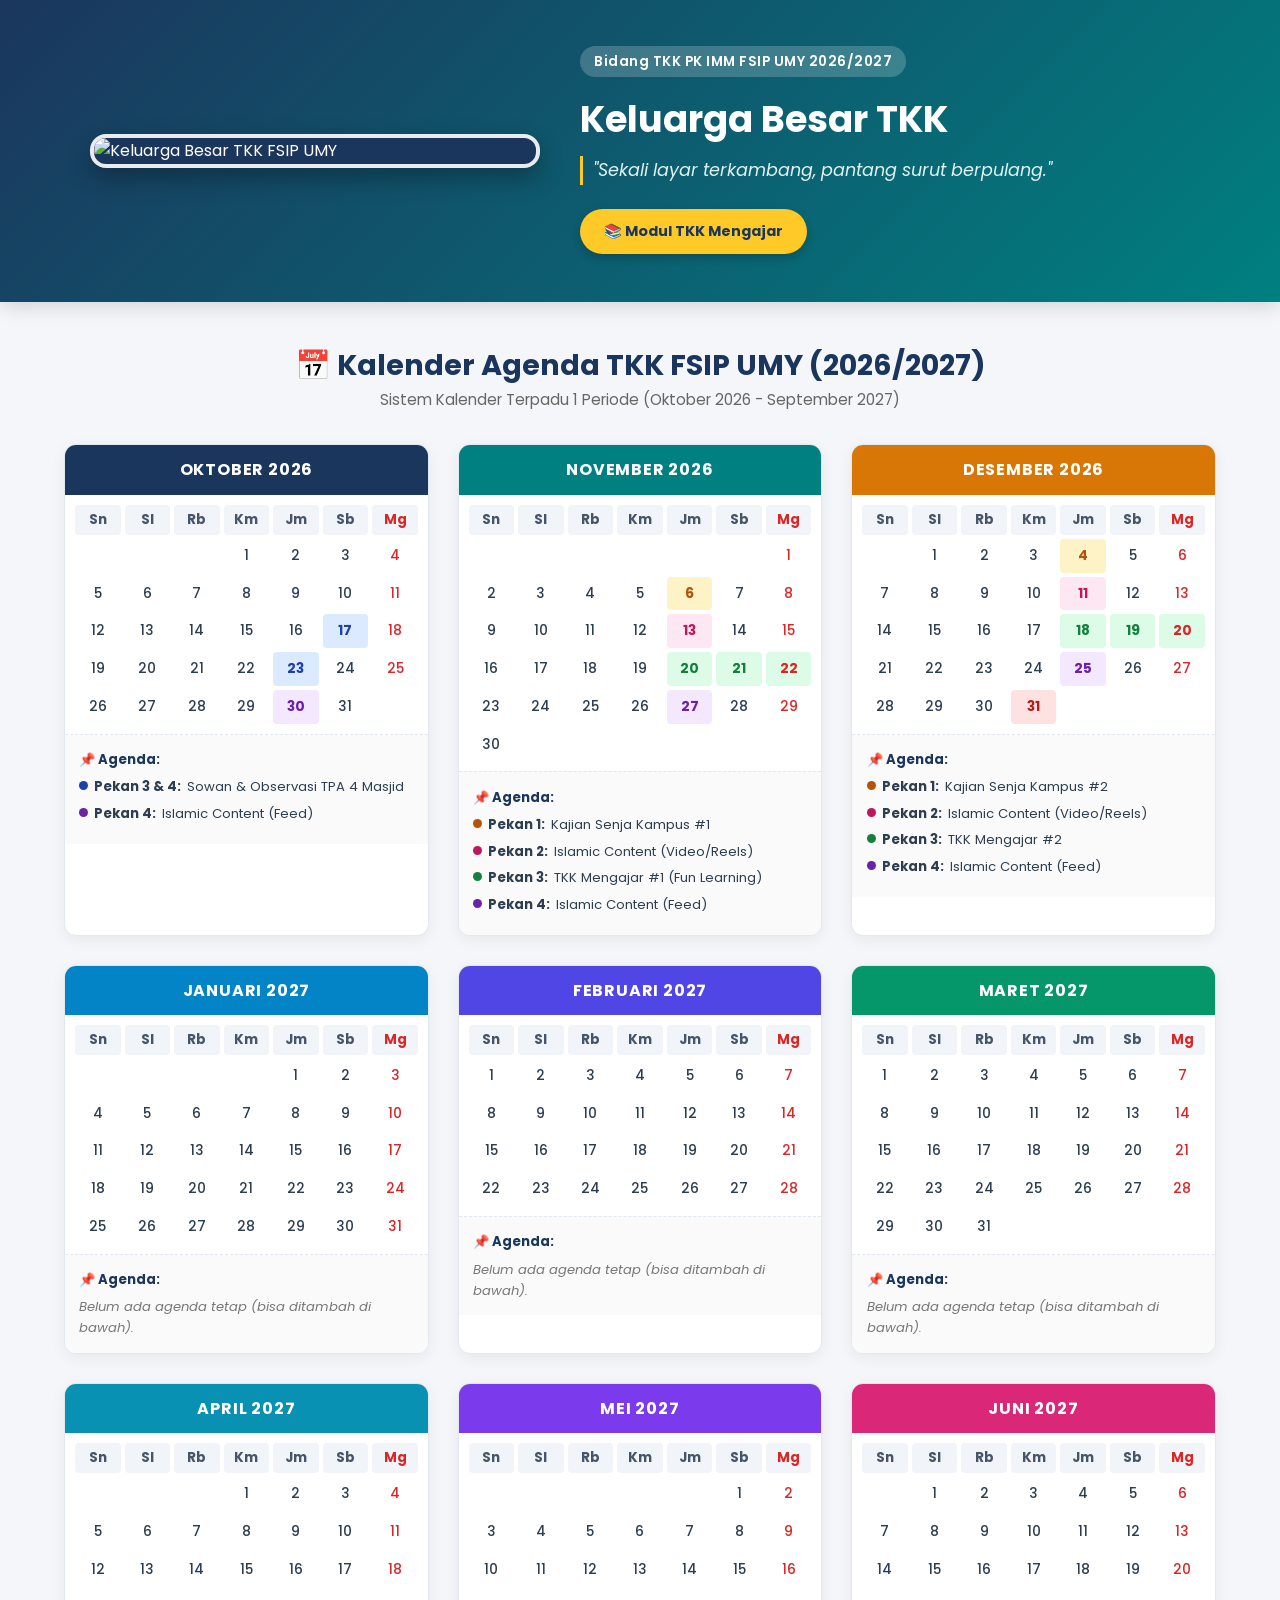
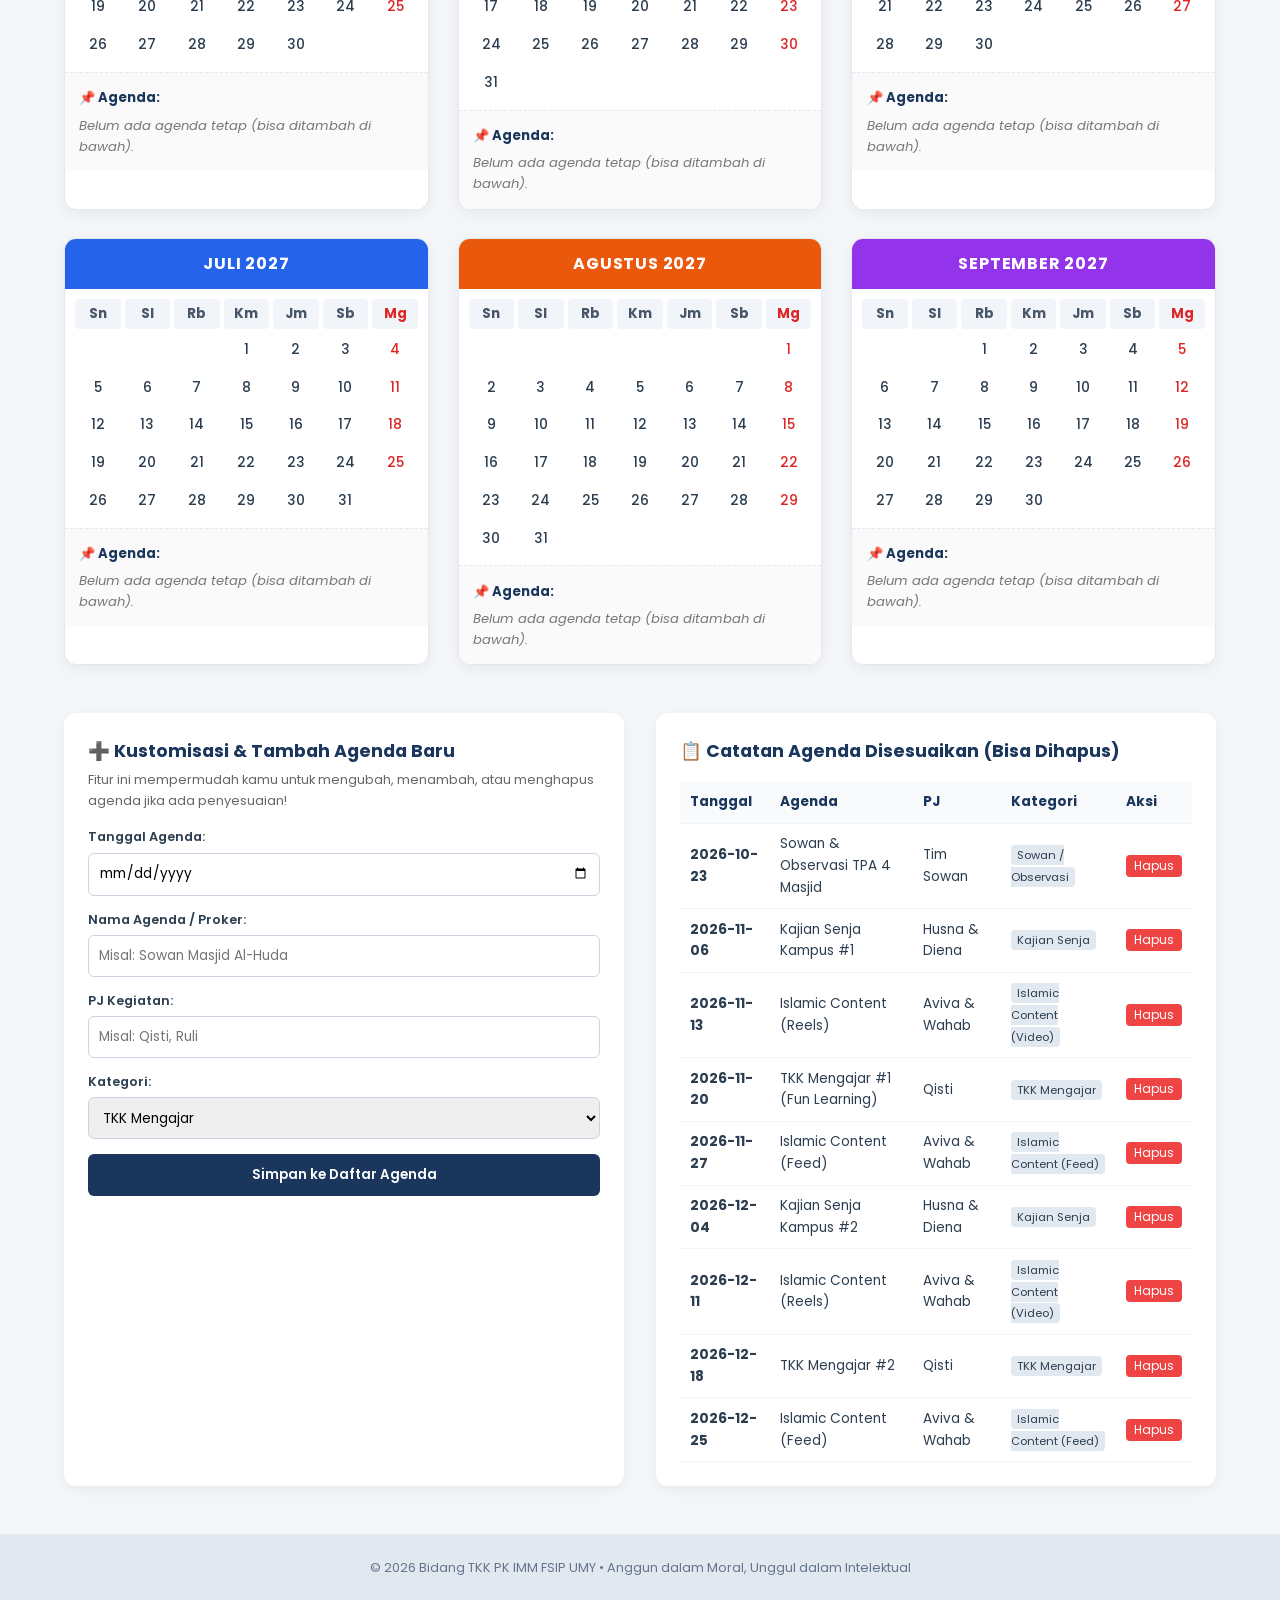
==== index.html @ 299cf517 "Add files via upload" ====
<!DOCTYPE html>
<html lang="id">
<head>
    <meta charset="UTF-8">
    <meta name="viewport" content="width=device-width, initial-scale=1.0">
    <title>Kalender Akademik & Agenda TKK FSIP UMY</title>
    <link rel="stylesheet" href="style.css">
    <link href="https://fonts.googleapis.com/css2?family=Poppins:wght@300;400;600;700&display=swap" rel="stylesheet">
</head>
<body>

    <!-- HERO SECTION / FOTO KELUARGA TKK -->
    <header class="hero-section">
        <div class="hero-overlay"></div>
        <div class="hero-container">
            <div class="photo-card">
                <img src="https://i.ibb.co.com/r2ZN0vD9/Whats-App-Image-2026-10-18-at-00-26-19.jpg" alt="Keluarga Besar TKK FSIP UMY" id="family-photo">
            </div>
            <div class="hero-text">
                <span class="badge">Bidang TKK PK IMM FSIP UMY 2026/2027</span>
                <h1>Keluarga Besar TKK</h1>
                <p class="quote">"Sekali layar terkambang, pantang surut berpulang."</p>
                <a href="belajar.html" class="btn-primary">📚 Modul TKK Mengajar</a>
            </div>
        </div>
    </header>

    <!-- KONTEN UTAMA: KALENDER AKADEMIK & AGENDA -->
    <main class="main-container">
        
        <div class="section-title">
            <h2>📅 Kalender Agenda TKK FSIP UMY (2026/2027)</h2>
            <p>Sistem Kalender Terpadu 1 Periode (Oktober 2026 - September 2027)</p>
        </div>

        <!-- GRID KALENDER AKADEMIK (OKTOBER 2026 - SEPTEMBER 2027) -->
        <div class="academic-calendar-grid">
            
            <!-- OKTOBER 2026 -->
            <div class="month-card">
                <div class="month-header oct">OKTOBER 2026</div>
                <div class="calendar-table">
                    <div class="day-name">Sn</div><div class="day-name">Sl</div><div class="day-name">Rb</div><div class="day-name">Km</div><div class="day-name">Jm</div><div class="day-name">Sb</div><div class="day-name sun">Mg</div>
                    <div></div><div></div><div></div><div class="num">1</div><div class="num">2</div><div class="num">3</div><div class="num sun">4</div>
                    <div class="num">5</div><div class="num">6</div><div class="num">7</div><div class="num">8</div><div class="num">9</div><div class="num">10</div><div class="num sun">11</div>
                    <div class="num">12</div><div class="num">13</div><div class="num">14</div><div class="num">15</div><div class="num">16</div><div class="num highlight-blue">17</div><div class="num sun">18</div>
                    <div class="num">19</div><div class="num">20</div><div class="num">21</div><div class="num">22</div><div class="num highlight-blue">23</div><div class="num">24</div><div class="num sun">25</div>
                    <div class="num">26</div><div class="num">27</div><div class="num">28</div><div class="num">29</div><div class="num highlight-purple">30</div><div class="num">31</div><div></div>
                </div>
                <div class="month-details">
                    <h4>📌 Agenda:</h4>
                    <ul>
                        <li><span class="dot blue"></span> <strong>Pekan 3 & 4:</strong> Sowan & Observasi TPA 4 Masjid</li>
                        <li><span class="dot purple"></span> <strong>Pekan 4:</strong> Islamic Content (Feed)</li>
                    </ul>
                </div>
            </div>

            <!-- NOVEMBER 2026 -->
            <div class="month-card">
                <div class="month-header nov">NOVEMBER 2026</div>
                <div class="calendar-table">
                    <div class="day-name">Sn</div><div class="day-name">Sl</div><div class="day-name">Rb</div><div class="day-name">Km</div><div class="day-name">Jm</div><div class="day-name">Sb</div><div class="day-name sun">Mg</div>
                    <div></div><div></div><div></div><div></div><div></div><div></div><div class="num sun">1</div>
                    <div class="num">2</div><div class="num">3</div><div class="num">4</div><div class="num">5</div><div class="num highlight-orange">6</div><div class="num">7</div><div class="num sun">8</div>
                    <div class="num">9</div><div class="num">10</div><div class="num">11</div><div class="num">12</div><div class="num highlight-pink">13</div><div class="num">14</div><div class="num sun">15</div>
                    <div class="num">16</div><div class="num">17</div><div class="num">18</div><div class="num">19</div><div class="num highlight-green">20</div><div class="num highlight-green">21</div><div class="num sun highlight-green">22</div>
                    <div class="num">23</div><div class="num">24</div><div class="num">25</div><div class="num">26</div><div class="num highlight-purple">27</div><div class="num">28</div><div class="num sun">29</div>
                    <div class="num">30</div><div></div><div></div><div></div><div></div><div></div><div></div>
                </div>
                <div class="month-details">
                    <h4>📌 Agenda:</h4>
                    <ul>
                        <li><span class="dot orange"></span> <strong>Pekan 1:</strong> Kajian Senja Kampus #1</li>
                        <li><span class="dot pink"></span> <strong>Pekan 2:</strong> Islamic Content (Video/Reels)</li>
                        <li><span class="dot green"></span> <strong>Pekan 3:</strong> TKK Mengajar #1 (Fun Learning)</li>
                        <li><span class="dot purple"></span> <strong>Pekan 4:</strong> Islamic Content (Feed)</li>
                    </ul>
                </div>
            </div>

            <!-- DESEMBER 2026 -->
            <div class="month-card">
                <div class="month-header dec">DESEMBER 2026</div>
                <div class="calendar-table">
                    <div class="day-name">Sn</div><div class="day-name">Sl</div><div class="day-name">Rb</div><div class="day-name">Km</div><div class="day-name">Jm</div><div class="day-name">Sb</div><div class="day-name sun">Mg</div>
                    <div></div><div class="num">1</div><div class="num">2</div><div class="num">3</div><div class="num highlight-orange">4</div><div class="num">5</div><div class="num sun">6</div>
                    <div class="num">7</div><div class="num">8</div><div class="num">9</div><div class="num">10</div><div class="num highlight-pink">11</div><div class="num">12</div><div class="num sun">13</div>
                    <div class="num">14</div><div class="num">15</div><div class="num">16</div><div class="num">17</div><div class="num highlight-green">18</div><div class="num highlight-green">19</div><div class="num sun highlight-green">20</div>
                    <div class="num">21</div><div class="num">22</div><div class="num">23</div><div class="num">24</div><div class="num highlight-purple">25</div><div class="num">26</div><div class="num sun">27</div>
                    <div class="num">28</div><div class="num">29</div><div class="num">30</div><div class="num highlight-red">31</div><div></div><div></div><div></div>
                </div>
                <div class="month-details">
                    <h4>📌 Agenda:</h4>
                    <ul>
                        <li><span class="dot orange"></span> <strong>Pekan 1:</strong> Kajian Senja Kampus #2</li>
                        <li><span class="dot pink"></span> <strong>Pekan 2:</strong> Islamic Content (Video/Reels)</li>
                        <li><span class="dot green"></span> <strong>Pekan 3:</strong> TKK Mengajar #2</li>
                        <li><span class="dot purple"></span> <strong>Pekan 4:</strong> Islamic Content (Feed)</li>
                    </ul>
                </div>
            </div>

            <!-- JANUARI 2027 -->
            <div class="month-card">
                <div class="month-header jan">JANUARI 2027</div>
                <div class="calendar-table">
                    <div class="day-name">Sn</div><div class="day-name">Sl</div><div class="day-name">Rb</div><div class="day-name">Km</div><div class="day-name">Jm</div><div class="day-name">Sb</div><div class="day-name sun">Mg</div>
                    <div></div><div></div><div></div><div></div><div class="num">1</div><div class="num">2</div><div class="num sun">3</div>
                    <div class="num">4</div><div class="num">5</div><div class="num">6</div><div class="num">7</div><div class="num">8</div><div class="num">9</div><div class="num sun">10</div>
                    <div class="num">11</div><div class="num">12</div><div class="num">13</div><div class="num">14</div><div class="num">15</div><div class="num">16</div><div class="num sun">17</div>
                    <div class="num">18</div><div class="num">19</div><div class="num">20</div><div class="num">21</div><div class="num">22</div><div class="num">23</div><div class="num sun">24</div>
                    <div class="num">25</div><div class="num">26</div><div class="num">27</div><div class="num">28</div><div class="num">29</div><div class="num">30</div><div class="num sun">31</div>
                </div>
                <div class="month-details">
                    <h4>📌 Agenda:</h4>
                    <p style="color:#777; font-style:italic;">Belum ada agenda tetap (bisa ditambah di bawah).</p>
                </div>
            </div>

            <!-- FEBRUARI 2027 -->
            <div class="month-card">
                <div class="month-header feb">FEBRUARI 2027</div>
                <div class="calendar-table">
                    <div class="day-name">Sn</div><div class="day-name">Sl</div><div class="day-name">Rb</div><div class="day-name">Km</div><div class="day-name">Jm</div><div class="day-name">Sb</div><div class="day-name sun">Mg</div>
                    <div class="num">1</div><div class="num">2</div><div class="num">3</div><div class="num">4</div><div class="num">5</div><div class="num">6</div><div class="num sun">7</div>
                    <div class="num">8</div><div class="num">9</div><div class="num">10</div><div class="num">11</div><div class="num">12</div><div class="num">13</div><div class="num sun">14</div>
                    <div class="num">15</div><div class="num">16</div><div class="num">17</div><div class="num">18</div><div class="num">19</div><div class="num">20</div><div class="num sun">21</div>
                    <div class="num">22</div><div class="num">23</div><div class="num">24</div><div class="num">25</div><div class="num">26</div><div class="num">27</div><div class="num sun">28</div>
                </div>
                <div class="month-details">
                    <h4>📌 Agenda:</h4>
                    <p style="color:#777; font-style:italic;">Belum ada agenda tetap (bisa ditambah di bawah).</p>
                </div>
            </div>

            <!-- MARET 2027 -->
            <div class="month-card">
                <div class="month-header mar">MARET 2027</div>
                <div class="calendar-table">
                    <div class="day-name">Sn</div><div class="day-name">Sl</div><div class="day-name">Rb</div><div class="day-name">Km</div><div class="day-name">Jm</div><div class="day-name">Sb</div><div class="day-name sun">Mg</div>
                    <div class="num">1</div><div class="num">2</div><div class="num">3</div><div class="num">4</div><div class="num">5</div><div class="num">6</div><div class="num sun">7</div>
                    <div class="num">8</div><div class="num">9</div><div class="num">10</div><div class="num">11</div><div class="num">12</div><div class="num">13</div><div class="num sun">14</div>
                    <div class="num">15</div><div class="num">16</div><div class="num">17</div><div class="num">18</div><div class="num">19</div><div class="num">20</div><div class="num sun">21</div>
                    <div class="num">22</div><div class="num">23</div><div class="num">24</div><div class="num">25</div><div class="num">26</div><div class="num">27</div><div class="num sun">28</div>
                    <div class="num">29</div><div class="num">30</div><div class="num">31</div><div></div><div></div><div></div><div></div>
                </div>
                <div class="month-details">
                    <h4>📌 Agenda:</h4>
                    <p style="color:#777; font-style:italic;">Belum ada agenda tetap (bisa ditambah di bawah).</p>
                </div>
            </div>

            <!-- APRIL 2027 -->
            <div class="month-card">
                <div class="month-header apr">APRIL 2027</div>
                <div class="calendar-table">
                    <div class="day-name">Sn</div><div class="day-name">Sl</div><div class="day-name">Rb</div><div class="day-name">Km</div><div class="day-name">Jm</div><div class="day-name">Sb</div><div class="day-name sun">Mg</div>
                    <div></div><div></div><div></div><div class="num">1</div><div class="num">2</div><div class="num">3</div><div class="num sun">4</div>
                    <div class="num">5</div><div class="num">6</div><div class="num">7</div><div class="num">8</div><div class="num">9</div><div class="num">10</div><div class="num sun">11</div>
                    <div class="num">12</div><div class="num">13</div><div class="num">14</div><div class="num">15</div><div class="num">16</div><div class="num">17</div><div class="num sun">18</div>
                    <div class="num">19</div><div class="num">20</div><div class="num">21</div><div class="num">22</div><div class="num">23</div><div class="num">24</div><div class="num sun">25</div>
                    <div class="num">26</div><div class="num">27</div><div class="num">28</div><div class="num">29</div><div class="num">30</div><div></div><div></div>
                </div>
                <div class="month-details">
                    <h4>📌 Agenda:</h4>
                    <p style="color:#777; font-style:italic;">Belum ada agenda tetap (bisa ditambah di bawah).</p>
                </div>
            </div>

            <!-- MEI 2027 -->
            <div class="month-card">
                <div class="month-header mei">MEI 2027</div>
                <div class="calendar-table">
                    <div class="day-name">Sn</div><div class="day-name">Sl</div><div class="day-name">Rb</div><div class="day-name">Km</div><div class="day-name">Jm</div><div class="day-name">Sb</div><div class="day-name sun">Mg</div>
                    <div></div><div></div><div></div><div></div><div></div><div class="num">1</div><div class="num sun">2</div>
                    <div class="num">3</div><div class="num">4</div><div class="num">5</div><div class="num">6</div><div class="num">7</div><div class="num">8</div><div class="num sun">9</div>
                    <div class="num">10</div><div class="num">11</div><div class="num">12</div><div class="num">13</div><div class="num">14</div><div class="num">15</div><div class="num sun">16</div>
                    <div class="num">17</div><div class="num">18</div><div class="num">19</div><div class="num">20</div><div class="num">21</div><div class="num">22</div><div class="num sun">23</div>
                    <div class="num">24</div><div class="num">25</div><div class="num">26</div><div class="num">27</div><div class="num">28</div><div class="num">29</div><div class="num sun">30</div>
                    <div class="num">31</div><div></div><div></div><div></div><div></div><div></div><div></div>
                </div>
                <div class="month-details">
                    <h4>📌 Agenda:</h4>
                    <p style="color:#777; font-style:italic;">Belum ada agenda tetap (bisa ditambah di bawah).</p>
                </div>
            </div>

            <!-- JUNI 2027 -->
            <div class="month-card">
                <div class="month-header jun">JUNI 2027</div>
                <div class="calendar-table">
                    <div class="day-name">Sn</div><div class="day-name">Sl</div><div class="day-name">Rb</div><div class="day-name">Km</div><div class="day-name">Jm</div><div class="day-name">Sb</div><div class="day-name sun">Mg</div>
                    <div></div><div class="num">1</div><div class="num">2</div><div class="num">3</div><div class="num">4</div><div class="num">5</div><div class="num sun">6</div>
                    <div class="num">7</div><div class="num">8</div><div class="num">9</div><div class="num">10</div><div class="num">11</div><div class="num">12</div><div class="num sun">13</div>
                    <div class="num">14</div><div class="num">15</div><div class="num">16</div><div class="num">17</div><div class="num">18</div><div class="num">19</div><div class="num sun">20</div>
                    <div class="num">21</div><div class="num">22</div><div class="num">23</div><div class="num">24</div><div class="num">25</div><div class="num">26</div><div class="num sun">27</div>
                    <div class="num">28</div><div class="num">29</div><div class="num">30</div><div></div><div></div><div></div><div></div>
                </div>
                <div class="month-details">
                    <h4>📌 Agenda:</h4>
                    <p style="color:#777; font-style:italic;">Belum ada agenda tetap (bisa ditambah di bawah).</p>
                </div>
            </div>

            <!-- JULI 2027 -->
            <div class="month-card">
                <div class="month-header jul">JULI 2027</div>
                <div class="calendar-table">
                    <div class="day-name">Sn</div><div class="day-name">Sl</div><div class="day-name">Rb</div><div class="day-name">Km</div><div class="day-name">Jm</div><div class="day-name">Sb</div><div class="day-name sun">Mg</div>
                    <div></div><div></div><div></div><div class="num">1</div><div class="num">2</div><div class="num">3</div><div class="num sun">4</div>
                    <div class="num">5</div><div class="num">6</div><div class="num">7</div><div class="num">8</div><div class="num">9</div><div class="num">10</div><div class="num sun">11</div>
                    <div class="num">12</div><div class="num">13</div><div class="num">14</div><div class="num">15</div><div class="num">16</div><div class="num">17</div><div class="num sun">18</div>
                    <div class="num">19</div><div class="num">20</div><div class="num">21</div><div class="num">22</div><div class="num">23</div><div class="num">24</div><div class="num sun">25</div>
                    <div class="num">26</div><div class="num">27</div><div class="num">28</div><div class="num">29</div><div class="num">30</div><div class="num">31</div><div></div>
                </div>
                <div class="month-details">
                    <h4>📌 Agenda:</h4>
                    <p style="color:#777; font-style:italic;">Belum ada agenda tetap (bisa ditambah di bawah).</p>
                </div>
            </div>

            <!-- AGUSTUS 2027 -->
            <div class="month-card">
                <div class="month-header agu">AGUSTUS 2027</div>
                <div class="calendar-table">
                    <div class="day-name">Sn</div><div class="day-name">Sl</div><div class="day-name">Rb</div><div class="day-name">Km</div><div class="day-name">Jm</div><div class="day-name">Sb</div><div class="day-name sun">Mg</div>
                    <div></div><div></div><div></div><div></div><div></div><div></div><div class="num sun">1</div>
                    <div class="num">2</div><div class="num">3</div><div class="num">4</div><div class="num">5</div><div class="num">6</div><div class="num">7</div><div class="num sun">8</div>
                    <div class="num">9</div><div class="num">10</div><div class="num">11</div><div class="num">12</div><div class="num">13</div><div class="num">14</div><div class="num sun">15</div>
                    <div class="num">16</div><div class="num">17</div><div class="num">18</div><div class="num">19</div><div class="num">20</div><div class="num">21</div><div class="num sun">22</div>
                    <div class="num">23</div><div class="num">24</div><div class="num">25</div><div class="num">26</div><div class="num">27</div><div class="num">28</div><div class="num sun">29</div>
                    <div class="num">30</div><div class="num">31</div><div></div><div></div><div></div><div></div><div></div>
                </div>
                <div class="month-details">
                    <h4>📌 Agenda:</h4>
                    <p style="color:#777; font-style:italic;">Belum ada agenda tetap (bisa ditambah di bawah).</p>
                </div>
            </div>

            <!-- SEPTEMBER 2027 -->
            <div class="month-card">
                <div class="month-header sep">SEPTEMBER 2027</div>
                <div class="calendar-table">
                    <div class="day-name">Sn</div><div class="day-name">Sl</div><div class="day-name">Rb</div><div class="day-name">Km</div><div class="day-name">Jm</div><div class="day-name">Sb</div><div class="day-name sun">Mg</div>
                    <div></div><div></div><div class="num">1</div><div class="num">2</div><div class="num">3</div><div class="num">4</div><div class="num sun">5</div>
                    <div class="num">6</div><div class="num">7</div><div class="num">8</div><div class="num">9</div><div class="num">10</div><div class="num">11</div><div class="num sun">12</div>
                    <div class="num">13</div><div class="num">14</div><div class="num">15</div><div class="num">16</div><div class="num">17</div><div class="num">18</div><div class="num sun">19</div>
                    <div class="num">20</div><div class="num">21</div><div class="num">22</div><div class="num">23</div><div class="num">24</div><div class="num">25</div><div class="num sun">26</div>
                    <div class="num">27</div><div class="num">28</div><div class="num">29</div><div class="num">30</div><div></div><div></div><div></div>
                </div>
                <div class="month-details">
                    <h4>📌 Agenda:</h4>
                    <p style="color:#777; font-style:italic;">Belum ada agenda tetap (bisa ditambah di bawah).</p>
                </div>
            </div>

        </div>

        <!-- FORM TAMBAH/UBAH & HAPUS AGENDA INTERAKTIF -->
        <section class="interactive-panel">
            <div class="form-box">
                <h3>➕ Kustomisasi & Tambah Agenda Baru</h3>
                <p>Fitur ini mempermudah kamu untuk mengubah, menambah, atau menghapus agenda jika ada penyesuaian!</p>
                <form id="agenda-form">
                    <div class="form-group">
                        <label>Tanggal Agenda:</label>
                        <input type="date" id="agenda-date" required>
                    </div>
                    <div class="form-group">
                        <label>Nama Agenda / Proker:</label>
                        <input type="text" id="agenda-title" placeholder="Misal: Sowan Masjid Al-Huda" required>
                    </div>
                    <div class="form-group">
                        <label>PJ Kegiatan:</label>
                        <input type="text" id="agenda-pj" placeholder="Misal: Qisti, Ruli" required>
                    </div>
                    <div class="form-group">
                        <label>Kategori:</label>
                        <select id="agenda-type">
                            <option value="TKK Mengajar">TKK Mengajar</option>
                            <option value="Kajian Senja">Kajian Senja Kampus</option>
                            <option value="Islamic Content (Video)">Islamic Content (Video/Reels)</option>
                            <option value="Islamic Content (Feed)">Islamic Content (Feed)</option>
                            <option value="Sowan / Observasi">Sowan / Observasi TPA</option>
                            <option value="Lainnya">Lainnya</option>
                        </select>
                    </div>
                    <button type="submit" class="btn-submit">Simpan ke Daftar Agenda</button>
                </form>
            </div>

            <div class="table-box">
                <h3>📋 Catatan Agenda Disesuaikan (Bisa Dihapus)</h3>
                <div class="table-responsive">
                    <table>
                        <thead>
                            <tr>
                                <th>Tanggal</th>
                                <th>Agenda</th>
                                <th>PJ</th>
                                <th>Kategori</th>
                                <th>Aksi</th>
                            </tr>
                        </thead>
                        <tbody id="agenda-list">
                            <!-- Data tersimpan dinamis dari JS -->
                        </tbody>
                    </table>
                </div>
            </div>
        </section>

    </main>

    <footer>
        <p>&copy; 2026 Bidang TKK PK IMM FSIP UMY • Anggun dalam Moral, Unggul dalam Intelektual</p>
    </footer>

    <script src="script.js"></script>
</body>
</html>
---- style.css ----
:root {
    --primary-navy: #1b365d;
    --accent-teal: #008080;
    --bg-light: #f4f6f9;
    --card-bg: #ffffff;
    --text-dark: #2c3e50;
    --text-muted: #666666;
}

* {
    box-sizing: border-box;
    margin: 0;
    padding: 0;
    font-family: 'Poppins', sans-serif;
}

body {
    background-color: var(--bg-light);
    color: var(--text-dark);
    line-height: 1.6;
}

/* HERO SECTION / BANNER FOTO TKK */
.hero-section {
    background: linear-gradient(135deg, #1b365d, #008080);
    color: white;
    padding: 3rem 1.5rem;
    box-shadow: 0 4px 20px rgba(0,0,0,0.15);
}

.hero-container {
    max-width: 1100px;
    margin: 0 auto;
    display: flex;
    flex-wrap: wrap;
    align-items: center;
    gap: 2.5rem;
    justify-content: center;
}

.photo-card {
    flex: 1;
    min-width: 280px;
    max-width: 450px;
    border-radius: 16px;
    overflow: hidden;
    box-shadow: 0 10px 25px rgba(0,0,0,0.3);
    border: 4px solid rgba(255, 255, 255, 0.9);
    background: #1b365d;
    transition: 0.3s;
}

.photo-card:hover {
    transform: scale(1.02);
}

.photo-card img {
    width: 100%;
    height: 100%;
    display: block;
    object-fit: cover;
}

.hero-text {
    flex: 1;
    min-width: 300px;
}

.badge {
    background: rgba(255, 255, 255, 0.2);
    padding: 6px 14px;
    border-radius: 20px;
    font-size: 0.85rem;
    font-weight: 600;
    letter-spacing: 0.5px;
}

.hero-text h1 {
    font-size: 2.3rem;
    margin: 1rem 0 0.5rem 0;
    font-weight: 700;
}

.hero-text .quote {
    font-size: 1.1rem;
    font-style: italic;
    color: #e0f2f1;
    margin-bottom: 1.5rem;
    border-left: 3px solid #ffca28;
    padding-left: 10px;
}

.btn-primary {
    display: inline-block;
    background: #ffca28;
    color: #1b365d;
    padding: 0.7rem 1.5rem;
    border-radius: 30px;
    text-decoration: none;
    font-weight: 700;
    font-size: 0.9rem;
    box-shadow: 0 4px 10px rgba(0,0,0,0.2);
    transition: 0.3s;
}

.btn-primary:hover {
    background: white;
    transform: translateY(-2px);
}

/* MAIN CONTAINER */
.main-container {
    max-width: 1200px;
    margin: 2.5rem auto;
    padding: 0 1.5rem;
}

.section-title {
    text-align: center;
    margin-bottom: 2rem;
}

.section-title h2 {
    font-size: 1.8rem;
    color: var(--primary-navy);
}

.section-title p {
    color: var(--text-muted);
    font-size: 0.95rem;
}

/* GRID KALENDER AKADEMIK (GAYA RUANGGURU) */
.academic-calendar-grid {
    display: grid;
    grid-template-columns: repeat(auto-fit, minmax(300px, 1fr));
    gap: 1.8rem;
    margin-bottom: 3rem;
}

.month-card {
    background: white;
    border-radius: 12px;
    overflow: hidden;
    box-shadow: 0 4px 15px rgba(0,0,0,0.06);
    border: 1px solid #e2e8f0;
}

.month-header {
    padding: 0.75rem;
    text-align: center;
    font-weight: 700;
    color: white;
    font-size: 1rem;
    letter-spacing: 0.8px;
}

.month-header.oct { background: #1b365d; }
.month-header.nov { background: #008080; }
.month-header.dec { background: #d97706; }
.month-header.jan { background: #0284c7; }
.month-header.feb { background: #4f46e5; }
.month-header.mar { background: #059669; }
.month-header.apr { background: #0891b2; }
.month-header.mei { background: #7c3aed; }
.month-header.jun { background: #db2777; }
.month-header.jul { background: #2563eb; }
.month-header.agu { background: #ea580c; }
.month-header.sep { background: #9333ea; }

.calendar-table {
    display: grid;
    grid-template-columns: repeat(7, 1fr);
    padding: 10px;
    gap: 4px;
    text-align: center;
    font-size: 0.85rem;
}

.day-name {
    font-weight: 700;
    color: #475569;
    padding: 4px 0;
    background: #f1f5f9;
    border-radius: 4px;
}

.day-name.sun { color: #dc2626; }

.num {
    padding: 6px 0;
    border-radius: 4px;
    font-weight: 500;
}

.num.sun { color: #dc2626; }

/* Highlight Warna Tanggal */
.highlight-blue { background-color: #dbeafe; color: #1e40af; font-weight: 700; }
.highlight-teal { background-color: #ccfbf1; color: #0f766e; font-weight: 700; }
.highlight-orange { background-color: #fef3c7; color: #b45309; font-weight: 700; }
.highlight-pink { background-color: #fce7f3; color: #be185d; font-weight: 700; }
.highlight-green { background-color: #dcfce7; color: #15803d; font-weight: 700; }
.highlight-purple { background-color: #f3e8ff; color: #6b21a8; font-weight: 700; }
.highlight-red { background-color: #fee2e2; color: #b91c1c; font-weight: 700; }

.month-details {
    padding: 0.9rem;
    background: #fafafa;
    border-top: 1px dashed #e2e8f0;
    font-size: 0.82rem;
}

.month-details h4 {
    margin-bottom: 0.4rem;
    color: var(--primary-navy);
}

.month-details ul {
    list-style: none;
}

.month-details li {
    margin-bottom: 0.35rem;
    display: flex;
    align-items: flex-start;
    gap: 6px;
}

.dot {
    width: 9px;
    height: 9px;
    border-radius: 50%;
    display: inline-block;
    margin-top: 5px;
    flex-shrink: 0;
}

.dot.blue { background: #1e40af; }
.dot.teal { background: #0f766e; }
.dot.orange { background: #b45309; }
.dot.pink { background: #be185d; }
.dot.green { background: #15803d; }
.dot.purple { background: #6b21a8; }
.dot.red { background: #b91c1c; }

/* PANEL INTERAKTIF */
.interactive-panel {
    display: grid;
    grid-template-columns: repeat(auto-fit, minmax(300px, 1fr));
    gap: 2rem;
    margin-top: 2rem;
}

.form-box, .table-box {
    background: white;
    padding: 1.5rem;
    border-radius: 12px;
    box-shadow: 0 4px 15px rgba(0,0,0,0.05);
}

.form-box h3, .table-box h3 {
    font-size: 1.1rem;
    color: var(--primary-navy);
    margin-bottom: 0.3rem;
}

.form-box p {
    font-size: 0.8rem;
    color: var(--text-muted);
    margin-bottom: 1rem;
}

.form-group {
    margin-bottom: 0.9rem;
}

.form-group label {
    display: block;
    font-size: 0.8rem;
    font-weight: 600;
    margin-bottom: 0.3rem;
}

.form-group input, .form-group select {
    width: 100%;
    padding: 0.6rem;
    border: 1px solid #cbd5e1;
    border-radius: 6px;
    font-size: 0.85rem;
}

.btn-submit {
    width: 100%;
    background: var(--primary-navy);
    color: white;
    border: none;
    padding: 0.7rem;
    border-radius: 6px;
    font-weight: 600;
    cursor: pointer;
    transition: 0.3s;
}

.btn-submit:hover {
    background: var(--accent-teal);
}

.table-responsive {
    overflow-x: auto;
    margin-top: 1rem;
}

table {
    width: 100%;
    border-collapse: collapse;
    font-size: 0.85rem;
}

th, td {
    padding: 0.6rem;
    text-align: left;
    border-bottom: 1px solid #f1f5f9;
}

th {
    background: #f8fafc;
    color: var(--primary-navy);
}

.btn-del {
    background: #ef4444;
    color: white;
    border: none;
    padding: 2px 8px;
    border-radius: 4px;
    cursor: pointer;
    font-size: 0.75rem;
}

.btn-del:hover {
    background: #dc2626;
}

footer {
    text-align: center;
    padding: 1.5rem;
    font-size: 0.8rem;
    color: #64748b;
    margin-top: 3rem;
    background: #e2e8f0;
}
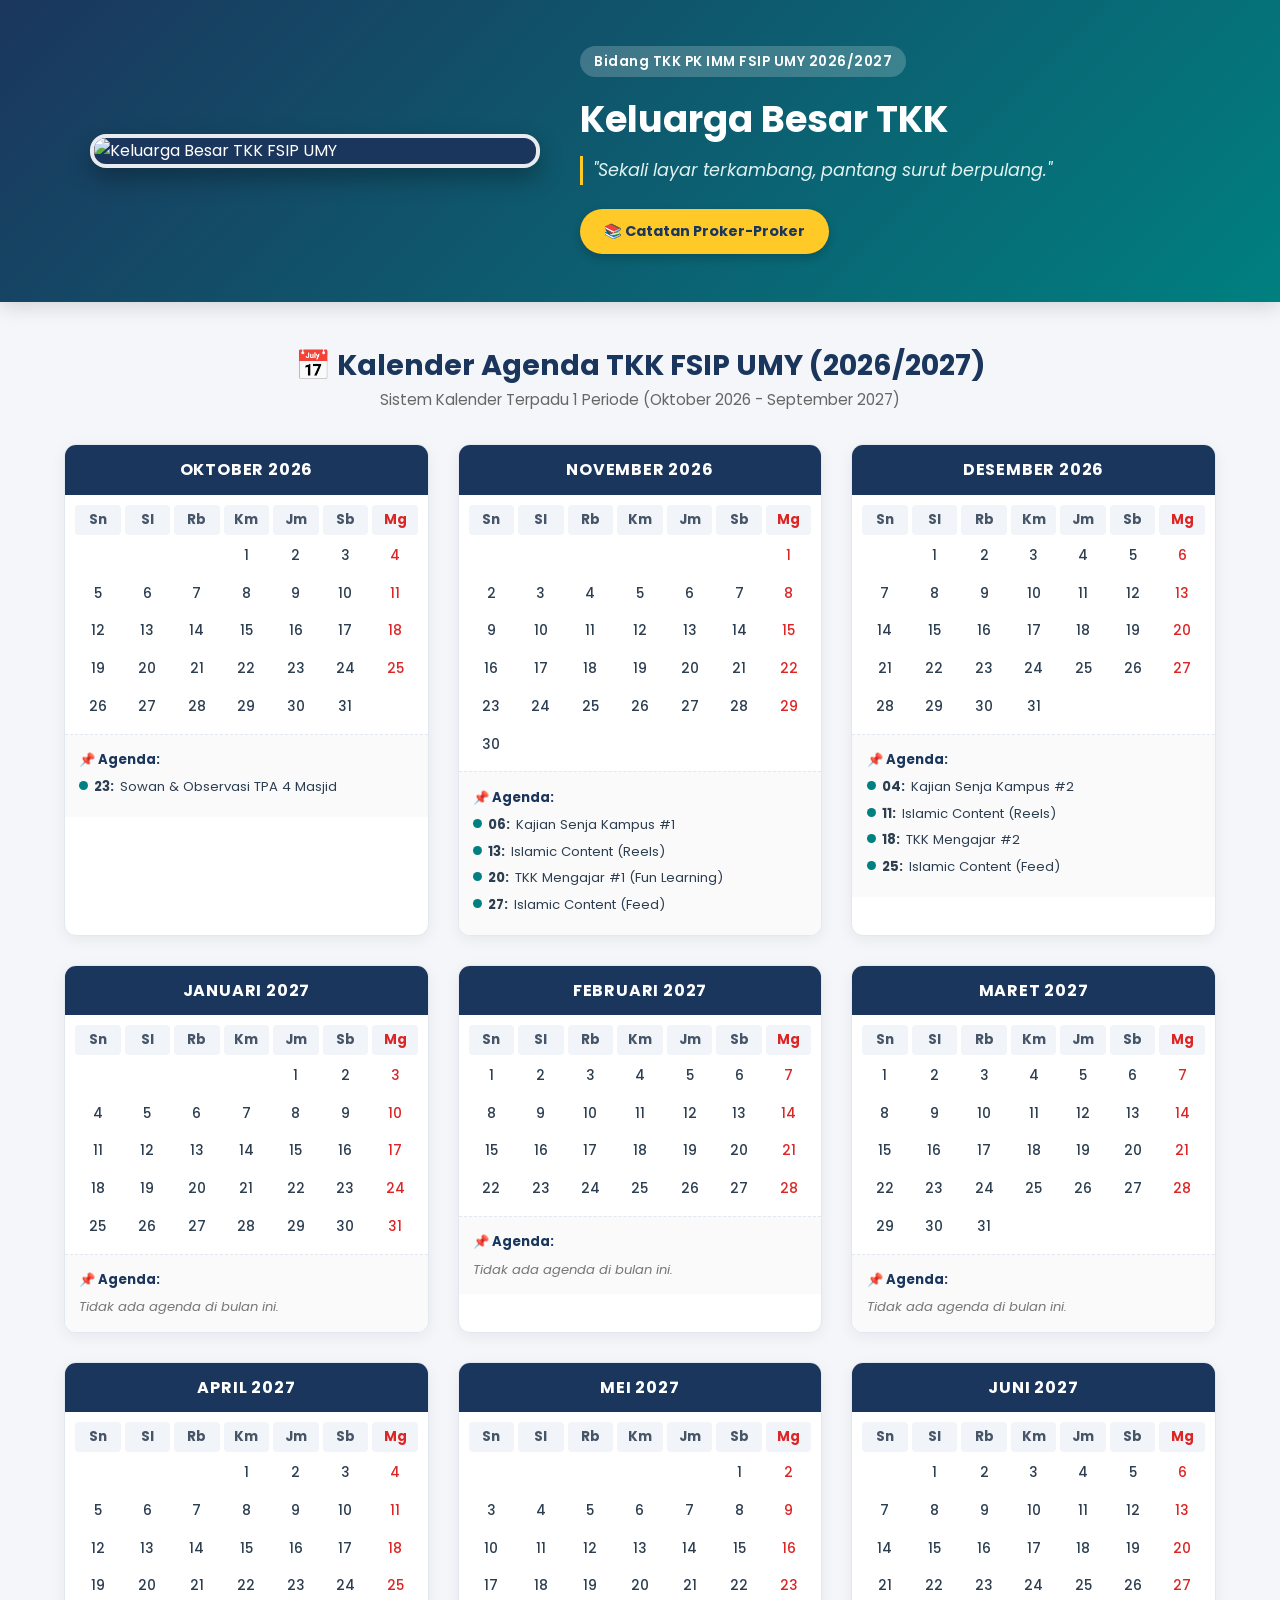
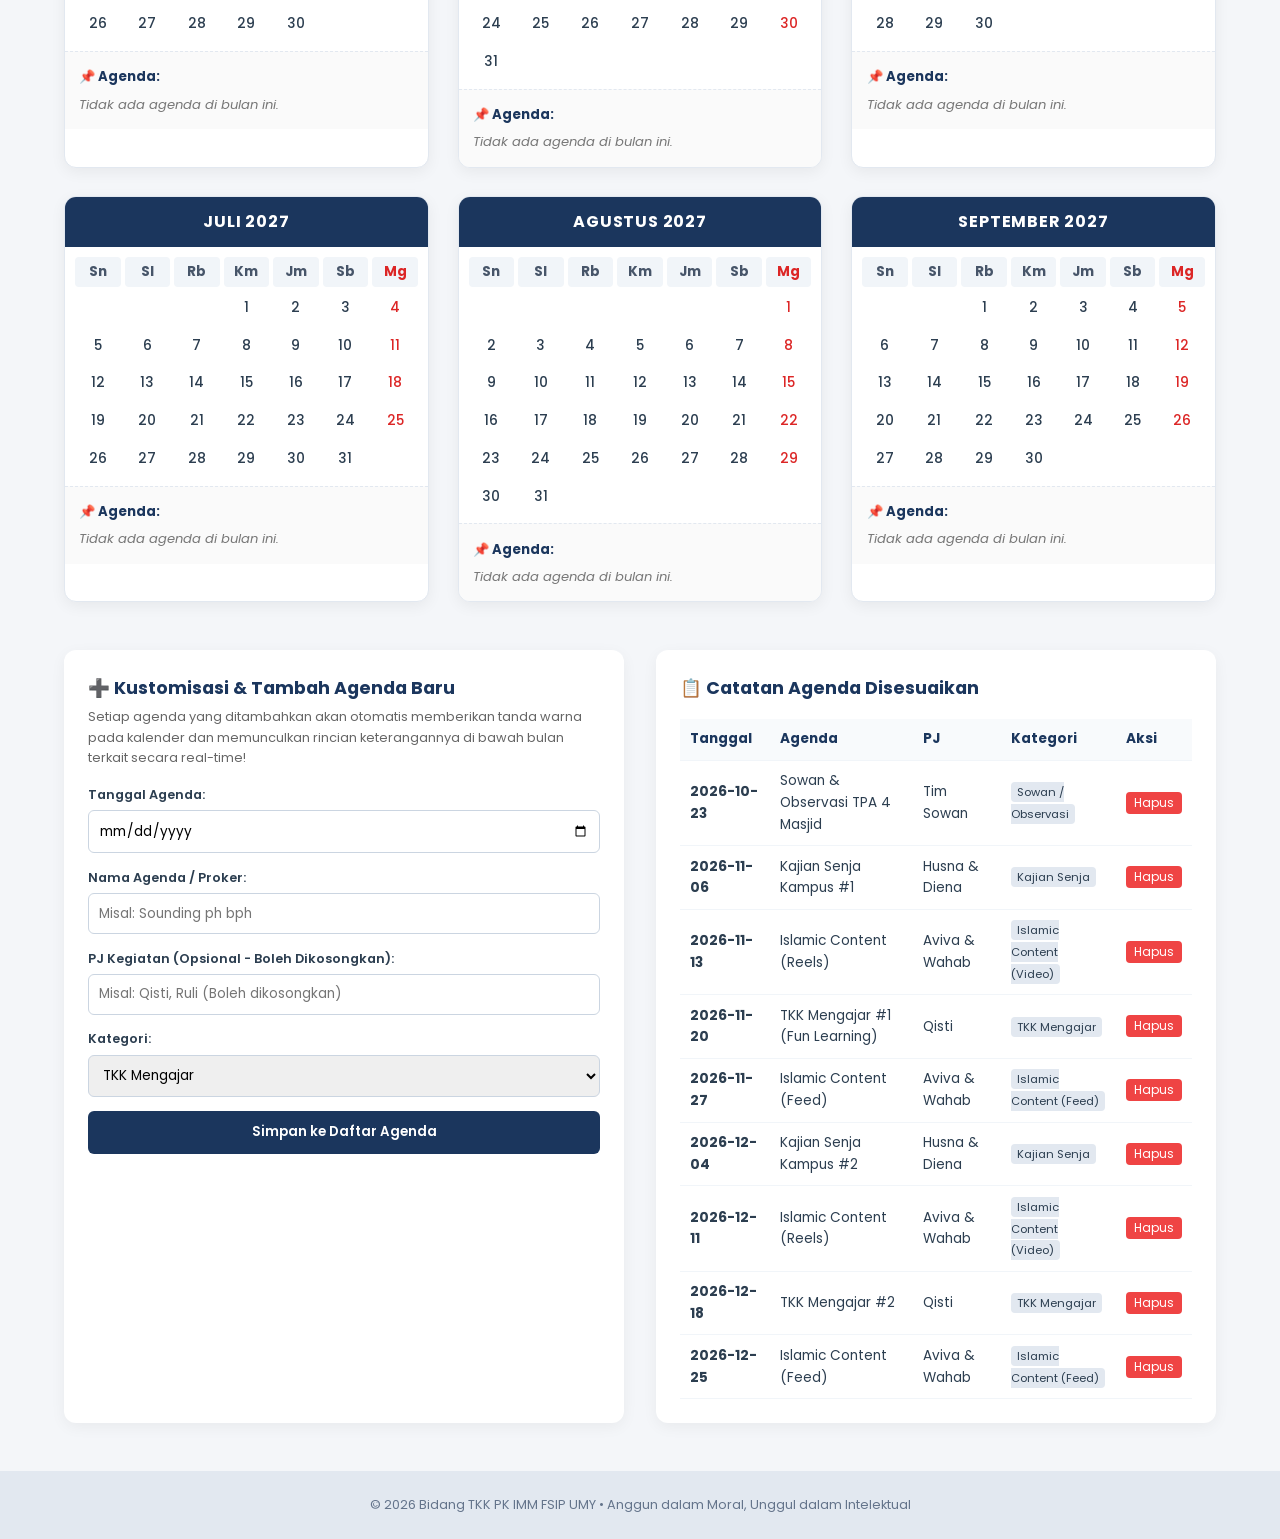
==== commit 746a9ff8: "index.html" ====
--- a/index.html
+++ b/index.html
@@ -20,7 +20,7 @@
                 <span class="badge">Bidang TKK PK IMM FSIP UMY 2026/2027</span>
                 <h1>Keluarga Besar TKK</h1>
                 <p class="quote">"Sekali layar terkambang, pantang surut berpulang."</p>
-                <a href="belajar.html" class="btn-primary">📚 Modul TKK Mengajar</a>
+                <a href="belajar.html" class="btn-primary">📚 Catatan Proker-Proker</a>
             </div>
         </div>
     </header>
@@ -34,234 +34,15 @@
         </div>
 
         <!-- GRID KALENDER AKADEMIK (OKTOBER 2026 - SEPTEMBER 2027) -->
-        <div class="academic-calendar-grid">
-            
-            <!-- OKTOBER 2026 -->
-            <div class="month-card">
-                <div class="month-header oct">OKTOBER 2026</div>
-                <div class="calendar-table">
-                    <div class="day-name">Sn</div><div class="day-name">Sl</div><div class="day-name">Rb</div><div class="day-name">Km</div><div class="day-name">Jm</div><div class="day-name">Sb</div><div class="day-name sun">Mg</div>
-                    <div></div><div></div><div></div><div class="num">1</div><div class="num">2</div><div class="num">3</div><div class="num sun">4</div>
-                    <div class="num">5</div><div class="num">6</div><div class="num">7</div><div class="num">8</div><div class="num">9</div><div class="num">10</div><div class="num sun">11</div>
-                    <div class="num">12</div><div class="num">13</div><div class="num">14</div><div class="num">15</div><div class="num">16</div><div class="num highlight-blue">17</div><div class="num sun">18</div>
-                    <div class="num">19</div><div class="num">20</div><div class="num">21</div><div class="num">22</div><div class="num highlight-blue">23</div><div class="num">24</div><div class="num sun">25</div>
-                    <div class="num">26</div><div class="num">27</div><div class="num">28</div><div class="num">29</div><div class="num highlight-purple">30</div><div class="num">31</div><div></div>
-                </div>
-                <div class="month-details">
-                    <h4>📌 Agenda:</h4>
-                    <ul>
-                        <li><span class="dot blue"></span> <strong>Pekan 3 & 4:</strong> Sowan & Observasi TPA 4 Masjid</li>
-                        <li><span class="dot purple"></span> <strong>Pekan 4:</strong> Islamic Content (Feed)</li>
-                    </ul>
-                </div>
-            </div>
-
-            <!-- NOVEMBER 2026 -->
-            <div class="month-card">
-                <div class="month-header nov">NOVEMBER 2026</div>
-                <div class="calendar-table">
-                    <div class="day-name">Sn</div><div class="day-name">Sl</div><div class="day-name">Rb</div><div class="day-name">Km</div><div class="day-name">Jm</div><div class="day-name">Sb</div><div class="day-name sun">Mg</div>
-                    <div></div><div></div><div></div><div></div><div></div><div></div><div class="num sun">1</div>
-                    <div class="num">2</div><div class="num">3</div><div class="num">4</div><div class="num">5</div><div class="num highlight-orange">6</div><div class="num">7</div><div class="num sun">8</div>
-                    <div class="num">9</div><div class="num">10</div><div class="num">11</div><div class="num">12</div><div class="num highlight-pink">13</div><div class="num">14</div><div class="num sun">15</div>
-                    <div class="num">16</div><div class="num">17</div><div class="num">18</div><div class="num">19</div><div class="num highlight-green">20</div><div class="num highlight-green">21</div><div class="num sun highlight-green">22</div>
-                    <div class="num">23</div><div class="num">24</div><div class="num">25</div><div class="num">26</div><div class="num highlight-purple">27</div><div class="num">28</div><div class="num sun">29</div>
-                    <div class="num">30</div><div></div><div></div><div></div><div></div><div></div><div></div>
-                </div>
-                <div class="month-details">
-                    <h4>📌 Agenda:</h4>
-                    <ul>
-                        <li><span class="dot orange"></span> <strong>Pekan 1:</strong> Kajian Senja Kampus #1</li>
-                        <li><span class="dot pink"></span> <strong>Pekan 2:</strong> Islamic Content (Video/Reels)</li>
-                        <li><span class="dot green"></span> <strong>Pekan 3:</strong> TKK Mengajar #1 (Fun Learning)</li>
-                        <li><span class="dot purple"></span> <strong>Pekan 4:</strong> Islamic Content (Feed)</li>
-                    </ul>
-                </div>
-            </div>
-
-            <!-- DESEMBER 2026 -->
-            <div class="month-card">
-                <div class="month-header dec">DESEMBER 2026</div>
-                <div class="calendar-table">
-                    <div class="day-name">Sn</div><div class="day-name">Sl</div><div class="day-name">Rb</div><div class="day-name">Km</div><div class="day-name">Jm</div><div class="day-name">Sb</div><div class="day-name sun">Mg</div>
-                    <div></div><div class="num">1</div><div class="num">2</div><div class="num">3</div><div class="num highlight-orange">4</div><div class="num">5</div><div class="num sun">6</div>
-                    <div class="num">7</div><div class="num">8</div><div class="num">9</div><div class="num">10</div><div class="num highlight-pink">11</div><div class="num">12</div><div class="num sun">13</div>
-                    <div class="num">14</div><div class="num">15</div><div class="num">16</div><div class="num">17</div><div class="num highlight-green">18</div><div class="num highlight-green">19</div><div class="num sun highlight-green">20</div>
-                    <div class="num">21</div><div class="num">22</div><div class="num">23</div><div class="num">24</div><div class="num highlight-purple">25</div><div class="num">26</div><div class="num sun">27</div>
-                    <div class="num">28</div><div class="num">29</div><div class="num">30</div><div class="num highlight-red">31</div><div></div><div></div><div></div>
-                </div>
-                <div class="month-details">
-                    <h4>📌 Agenda:</h4>
-                    <ul>
-                        <li><span class="dot orange"></span> <strong>Pekan 1:</strong> Kajian Senja Kampus #2</li>
-                        <li><span class="dot pink"></span> <strong>Pekan 2:</strong> Islamic Content (Video/Reels)</li>
-                        <li><span class="dot green"></span> <strong>Pekan 3:</strong> TKK Mengajar #2</li>
-                        <li><span class="dot purple"></span> <strong>Pekan 4:</strong> Islamic Content (Feed)</li>
-                    </ul>
-                </div>
-            </div>
-
-            <!-- JANUARI 2027 -->
-            <div class="month-card">
-                <div class="month-header jan">JANUARI 2027</div>
-                <div class="calendar-table">
-                    <div class="day-name">Sn</div><div class="day-name">Sl</div><div class="day-name">Rb</div><div class="day-name">Km</div><div class="day-name">Jm</div><div class="day-name">Sb</div><div class="day-name sun">Mg</div>
-                    <div></div><div></div><div></div><div></div><div class="num">1</div><div class="num">2</div><div class="num sun">3</div>
-                    <div class="num">4</div><div class="num">5</div><div class="num">6</div><div class="num">7</div><div class="num">8</div><div class="num">9</div><div class="num sun">10</div>
-                    <div class="num">11</div><div class="num">12</div><div class="num">13</div><div class="num">14</div><div class="num">15</div><div class="num">16</div><div class="num sun">17</div>
-                    <div class="num">18</div><div class="num">19</div><div class="num">20</div><div class="num">21</div><div class="num">22</div><div class="num">23</div><div class="num sun">24</div>
-                    <div class="num">25</div><div class="num">26</div><div class="num">27</div><div class="num">28</div><div class="num">29</div><div class="num">30</div><div class="num sun">31</div>
-                </div>
-                <div class="month-details">
-                    <h4>📌 Agenda:</h4>
-                    <p style="color:#777; font-style:italic;">Belum ada agenda tetap (bisa ditambah di bawah).</p>
-                </div>
-            </div>
-
-            <!-- FEBRUARI 2027 -->
-            <div class="month-card">
-                <div class="month-header feb">FEBRUARI 2027</div>
-                <div class="calendar-table">
-                    <div class="day-name">Sn</div><div class="day-name">Sl</div><div class="day-name">Rb</div><div class="day-name">Km</div><div class="day-name">Jm</div><div class="day-name">Sb</div><div class="day-name sun">Mg</div>
-                    <div class="num">1</div><div class="num">2</div><div class="num">3</div><div class="num">4</div><div class="num">5</div><div class="num">6</div><div class="num sun">7</div>
-                    <div class="num">8</div><div class="num">9</div><div class="num">10</div><div class="num">11</div><div class="num">12</div><div class="num">13</div><div class="num sun">14</div>
-                    <div class="num">15</div><div class="num">16</div><div class="num">17</div><div class="num">18</div><div class="num">19</div><div class="num">20</div><div class="num sun">21</div>
-                    <div class="num">22</div><div class="num">23</div><div class="num">24</div><div class="num">25</div><div class="num">26</div><div class="num">27</div><div class="num sun">28</div>
-                </div>
-                <div class="month-details">
-                    <h4>📌 Agenda:</h4>
-                    <p style="color:#777; font-style:italic;">Belum ada agenda tetap (bisa ditambah di bawah).</p>
-                </div>
-            </div>
-
-            <!-- MARET 2027 -->
-            <div class="month-card">
-                <div class="month-header mar">MARET 2027</div>
-                <div class="calendar-table">
-                    <div class="day-name">Sn</div><div class="day-name">Sl</div><div class="day-name">Rb</div><div class="day-name">Km</div><div class="day-name">Jm</div><div class="day-name">Sb</div><div class="day-name sun">Mg</div>
-                    <div class="num">1</div><div class="num">2</div><div class="num">3</div><div class="num">4</div><div class="num">5</div><div class="num">6</div><div class="num sun">7</div>
-                    <div class="num">8</div><div class="num">9</div><div class="num">10</div><div class="num">11</div><div class="num">12</div><div class="num">13</div><div class="num sun">14</div>
-                    <div class="num">15</div><div class="num">16</div><div class="num">17</div><div class="num">18</div><div class="num">19</div><div class="num">20</div><div class="num sun">21</div>
-                    <div class="num">22</div><div class="num">23</div><div class="num">24</div><div class="num">25</div><div class="num">26</div><div class="num">27</div><div class="num sun">28</div>
-                    <div class="num">29</div><div class="num">30</div><div class="num">31</div><div></div><div></div><div></div><div></div>
-                </div>
-                <div class="month-details">
-                    <h4>📌 Agenda:</h4>
-                    <p style="color:#777; font-style:italic;">Belum ada agenda tetap (bisa ditambah di bawah).</p>
-                </div>
-            </div>
-
-            <!-- APRIL 2027 -->
-            <div class="month-card">
-                <div class="month-header apr">APRIL 2027</div>
-                <div class="calendar-table">
-                    <div class="day-name">Sn</div><div class="day-name">Sl</div><div class="day-name">Rb</div><div class="day-name">Km</div><div class="day-name">Jm</div><div class="day-name">Sb</div><div class="day-name sun">Mg</div>
-                    <div></div><div></div><div></div><div class="num">1</div><div class="num">2</div><div class="num">3</div><div class="num sun">4</div>
-                    <div class="num">5</div><div class="num">6</div><div class="num">7</div><div class="num">8</div><div class="num">9</div><div class="num">10</div><div class="num sun">11</div>
-                    <div class="num">12</div><div class="num">13</div><div class="num">14</div><div class="num">15</div><div class="num">16</div><div class="num">17</div><div class="num sun">18</div>
-                    <div class="num">19</div><div class="num">20</div><div class="num">21</div><div class="num">22</div><div class="num">23</div><div class="num">24</div><div class="num sun">25</div>
-                    <div class="num">26</div><div class="num">27</div><div class="num">28</div><div class="num">29</div><div class="num">30</div><div></div><div></div>
-                </div>
-                <div class="month-details">
-                    <h4>📌 Agenda:</h4>
-                    <p style="color:#777; font-style:italic;">Belum ada agenda tetap (bisa ditambah di bawah).</p>
-                </div>
-            </div>
-
-            <!-- MEI 2027 -->
-            <div class="month-card">
-                <div class="month-header mei">MEI 2027</div>
-                <div class="calendar-table">
-                    <div class="day-name">Sn</div><div class="day-name">Sl</div><div class="day-name">Rb</div><div class="day-name">Km</div><div class="day-name">Jm</div><div class="day-name">Sb</div><div class="day-name sun">Mg</div>
-                    <div></div><div></div><div></div><div></div><div></div><div class="num">1</div><div class="num sun">2</div>
-                    <div class="num">3</div><div class="num">4</div><div class="num">5</div><div class="num">6</div><div class="num">7</div><div class="num">8</div><div class="num sun">9</div>
-                    <div class="num">10</div><div class="num">11</div><div class="num">12</div><div class="num">13</div><div class="num">14</div><div class="num">15</div><div class="num sun">16</div>
-                    <div class="num">17</div><div class="num">18</div><div class="num">19</div><div class="num">20</div><div class="num">21</div><div class="num">22</div><div class="num sun">23</div>
-                    <div class="num">24</div><div class="num">25</div><div class="num">26</div><div class="num">27</div><div class="num">28</div><div class="num">29</div><div class="num sun">30</div>
-                    <div class="num">31</div><div></div><div></div><div></div><div></div><div></div><div></div>
-                </div>
-                <div class="month-details">
-                    <h4>📌 Agenda:</h4>
-                    <p style="color:#777; font-style:italic;">Belum ada agenda tetap (bisa ditambah di bawah).</p>
-                </div>
-            </div>
-
-            <!-- JUNI 2027 -->
-            <div class="month-card">
-                <div class="month-header jun">JUNI 2027</div>
-                <div class="calendar-table">
-                    <div class="day-name">Sn</div><div class="day-name">Sl</div><div class="day-name">Rb</div><div class="day-name">Km</div><div class="day-name">Jm</div><div class="day-name">Sb</div><div class="day-name sun">Mg</div>
-                    <div></div><div class="num">1</div><div class="num">2</div><div class="num">3</div><div class="num">4</div><div class="num">5</div><div class="num sun">6</div>
-                    <div class="num">7</div><div class="num">8</div><div class="num">9</div><div class="num">10</div><div class="num">11</div><div class="num">12</div><div class="num sun">13</div>
-                    <div class="num">14</div><div class="num">15</div><div class="num">16</div><div class="num">17</div><div class="num">18</div><div class="num">19</div><div class="num sun">20</div>
-                    <div class="num">21</div><div class="num">22</div><div class="num">23</div><div class="num">24</div><div class="num">25</div><div class="num">26</div><div class="num sun">27</div>
-                    <div class="num">28</div><div class="num">29</div><div class="num">30</div><div></div><div></div><div></div><div></div>
-                </div>
-                <div class="month-details">
-                    <h4>📌 Agenda:</h4>
-                    <p style="color:#777; font-style:italic;">Belum ada agenda tetap (bisa ditambah di bawah).</p>
-                </div>
-            </div>
-
-            <!-- JULI 2027 -->
-            <div class="month-card">
-                <div class="month-header jul">JULI 2027</div>
-                <div class="calendar-table">
-                    <div class="day-name">Sn</div><div class="day-name">Sl</div><div class="day-name">Rb</div><div class="day-name">Km</div><div class="day-name">Jm</div><div class="day-name">Sb</div><div class="day-name sun">Mg</div>
-                    <div></div><div></div><div></div><div class="num">1</div><div class="num">2</div><div class="num">3</div><div class="num sun">4</div>
-                    <div class="num">5</div><div class="num">6</div><div class="num">7</div><div class="num">8</div><div class="num">9</div><div class="num">10</div><div class="num sun">11</div>
-                    <div class="num">12</div><div class="num">13</div><div class="num">14</div><div class="num">15</div><div class="num">16</div><div class="num">17</div><div class="num sun">18</div>
-                    <div class="num">19</div><div class="num">20</div><div class="num">21</div><div class="num">22</div><div class="num">23</div><div class="num">24</div><div class="num sun">25</div>
-                    <div class="num">26</div><div class="num">27</div><div class="num">28</div><div class="num">29</div><div class="num">30</div><div class="num">31</div><div></div>
-                </div>
-                <div class="month-details">
-                    <h4>📌 Agenda:</h4>
-                    <p style="color:#777; font-style:italic;">Belum ada agenda tetap (bisa ditambah di bawah).</p>
-                </div>
-            </div>
-
-            <!-- AGUSTUS 2027 -->
-            <div class="month-card">
-                <div class="month-header agu">AGUSTUS 2027</div>
-                <div class="calendar-table">
-                    <div class="day-name">Sn</div><div class="day-name">Sl</div><div class="day-name">Rb</div><div class="day-name">Km</div><div class="day-name">Jm</div><div class="day-name">Sb</div><div class="day-name sun">Mg</div>
-                    <div></div><div></div><div></div><div></div><div></div><div></div><div class="num sun">1</div>
-                    <div class="num">2</div><div class="num">3</div><div class="num">4</div><div class="num">5</div><div class="num">6</div><div class="num">7</div><div class="num sun">8</div>
-                    <div class="num">9</div><div class="num">10</div><div class="num">11</div><div class="num">12</div><div class="num">13</div><div class="num">14</div><div class="num sun">15</div>
-                    <div class="num">16</div><div class="num">17</div><div class="num">18</div><div class="num">19</div><div class="num">20</div><div class="num">21</div><div class="num sun">22</div>
-                    <div class="num">23</div><div class="num">24</div><div class="num">25</div><div class="num">26</div><div class="num">27</div><div class="num">28</div><div class="num sun">29</div>
-                    <div class="num">30</div><div class="num">31</div><div></div><div></div><div></div><div></div><div></div>
-                </div>
-                <div class="month-details">
-                    <h4>📌 Agenda:</h4>
-                    <p style="color:#777; font-style:italic;">Belum ada agenda tetap (bisa ditambah di bawah).</p>
-                </div>
-            </div>
-
-            <!-- SEPTEMBER 2027 -->
-            <div class="month-card">
-                <div class="month-header sep">SEPTEMBER 2027</div>
-                <div class="calendar-table">
-                    <div class="day-name">Sn</div><div class="day-name">Sl</div><div class="day-name">Rb</div><div class="day-name">Km</div><div class="day-name">Jm</div><div class="day-name">Sb</div><div class="day-name sun">Mg</div>
-                    <div></div><div></div><div class="num">1</div><div class="num">2</div><div class="num">3</div><div class="num">4</div><div class="num sun">5</div>
-                    <div class="num">6</div><div class="num">7</div><div class="num">8</div><div class="num">9</div><div class="num">10</div><div class="num">11</div><div class="num sun">12</div>
-                    <div class="num">13</div><div class="num">14</div><div class="num">15</div><div class="num">16</div><div class="num">17</div><div class="num">18</div><div class="num sun">19</div>
-                    <div class="num">20</div><div class="num">21</div><div class="num">22</div><div class="num">23</div><div class="num">24</div><div class="num">25</div><div class="num sun">26</div>
-                    <div class="num">27</div><div class="num">28</div><div class="num">29</div><div class="num">30</div><div></div><div></div><div></div>
-                </div>
-                <div class="month-details">
-                    <h4>📌 Agenda:</h4>
-                    <p style="color:#777; font-style:italic;">Belum ada agenda tetap (bisa ditambah di bawah).</p>
-                </div>
-            </div>
-
+        <div class="academic-calendar-grid" id="calendar-grid-container">
+            <!-- Grid Bulan & Tanggal Berwarna dirender otomatis via JavaScript -->
         </div>
 
-        <!-- FORM TAMBAH/UBAH & HAPUS AGENDA INTERAKTIF -->
+        <!-- FORM TAMBAH/UBAH AGENDA INTERAKTIF -->
         <section class="interactive-panel">
             <div class="form-box">
                 <h3>➕ Kustomisasi & Tambah Agenda Baru</h3>
-                <p>Fitur ini mempermudah kamu untuk mengubah, menambah, atau menghapus agenda jika ada penyesuaian!</p>
+                <p>Setiap agenda yang ditambahkan akan otomatis memberikan tanda warna pada kalender dan memunculkan rincian keterangannya di bawah bulan terkait secara real-time!</p>
                 <form id="agenda-form">
                     <div class="form-group">
                         <label>Tanggal Agenda:</label>
@@ -269,20 +50,21 @@
                     </div>
                     <div class="form-group">
                         <label>Nama Agenda / Proker:</label>
-                        <input type="text" id="agenda-title" placeholder="Misal: Sowan Masjid Al-Huda" required>
+                        <input type="text" id="agenda-title" placeholder="Misal: Sounding ph bph" required>
                     </div>
                     <div class="form-group">
-                        <label>PJ Kegiatan:</label>
-                        <input type="text" id="agenda-pj" placeholder="Misal: Qisti, Ruli" required>
+                        <label>PJ Kegiatan (Opsional - Boleh Dikosongkan):</label>
+                        <input type="text" id="agenda-pj" placeholder="Misal: Qisti, Ruli (Boleh dikosongkan)">
                     </div>
                     <div class="form-group">
                         <label>Kategori:</label>
                         <select id="agenda-type">
                             <option value="TKK Mengajar">TKK Mengajar</option>
-                            <option value="Kajian Senja">Kajian Senja Kampus</option>
-                            <option value="Islamic Content (Video)">Islamic Content (Video/Reels)</option>
+                            <option value="Kajian Senja Kampus">Kajian Senja Kampus</option>
+                            <option value="Islamic Content (Video/Reels)">Islamic Content (Video/Reels)</option>
                             <option value="Islamic Content (Feed)">Islamic Content (Feed)</option>
-                            <option value="Sowan / Observasi">Sowan / Observasi TPA</option>
+                            <option value="Sowan / Observasi TPA">Sowan / Observasi TPA</option>
+                            <option value="Agenda Komsat">Agenda Komsat</option>
                             <option value="Lainnya">Lainnya</option>
                         </select>
                     </div>
@@ -291,7 +73,7 @@
             </div>
 
             <div class="table-box">
-                <h3>📋 Catatan Agenda Disesuaikan (Bisa Dihapus)</h3>
+                <h3>📋 Catatan Agenda Disesuaikan</h3>
                 <div class="table-responsive">
                     <table>
                         <thead>
@@ -319,4 +101,4 @@
 
     <script src="script.js"></script>
 </body>
-</html>+</html>
--- a/style.css
+++ b/style.css
@@ -130,7 +130,7 @@
     font-size: 0.95rem;
 }
 
-/* GRID KALENDER AKADEMIK (GAYA RUANGGURU) */
+/* GRID KALENDER AKADEMIK */
 .academic-calendar-grid {
     display: grid;
     grid-template-columns: repeat(auto-fit, minmax(300px, 1fr));
@@ -153,20 +153,8 @@
     color: white;
     font-size: 1rem;
     letter-spacing: 0.8px;
-}
-
-.month-header.oct { background: #1b365d; }
-.month-header.nov { background: #008080; }
-.month-header.dec { background: #d97706; }
-.month-header.jan { background: #0284c7; }
-.month-header.feb { background: #4f46e5; }
-.month-header.mar { background: #059669; }
-.month-header.apr { background: #0891b2; }
-.month-header.mei { background: #7c3aed; }
-.month-header.jun { background: #db2777; }
-.month-header.jul { background: #2563eb; }
-.month-header.agu { background: #ea580c; }
-.month-header.sep { background: #9333ea; }
+    background: var(--primary-navy);
+}
 
 .calendar-table {
     display: grid;
@@ -195,14 +183,14 @@
 
 .num.sun { color: #dc2626; }
 
-/* Highlight Warna Tanggal */
-.highlight-blue { background-color: #dbeafe; color: #1e40af; font-weight: 700; }
-.highlight-teal { background-color: #ccfbf1; color: #0f766e; font-weight: 700; }
-.highlight-orange { background-color: #fef3c7; color: #b45309; font-weight: 700; }
-.highlight-pink { background-color: #fce7f3; color: #be185d; font-weight: 700; }
-.highlight-green { background-color: #dcfce7; color: #15803d; font-weight: 700; }
-.highlight-purple { background-color: #f3e8ff; color: #6b21a8; font-weight: 700; }
-.highlight-red { background-color: #fee2e2; color: #b91c1c; font-weight: 700; }
+/* Sorotan Warna Real-time untuk Tanggal Beragenda */
+.highlight-active {
+    background-color: #008080 !important;
+    color: #ffffff !important;
+    font-weight: 700;
+    border-radius: 6px;
+    box-shadow: 0 2px 5px rgba(0, 128, 128, 0.4);
+}
 
 .month-details {
     padding: 0.9rem;
@@ -234,15 +222,8 @@
     display: inline-block;
     margin-top: 5px;
     flex-shrink: 0;
-}
-
-.dot.blue { background: #1e40af; }
-.dot.teal { background: #0f766e; }
-.dot.orange { background: #b45309; }
-.dot.pink { background: #be185d; }
-.dot.green { background: #15803d; }
-.dot.purple { background: #6b21a8; }
-.dot.red { background: #b91c1c; }
+    background: var(--accent-teal);
+}
 
 /* PANEL INTERAKTIF */
 .interactive-panel {
@@ -349,4 +330,4 @@
     color: #64748b;
     margin-top: 3rem;
     background: #e2e8f0;
-}+}
